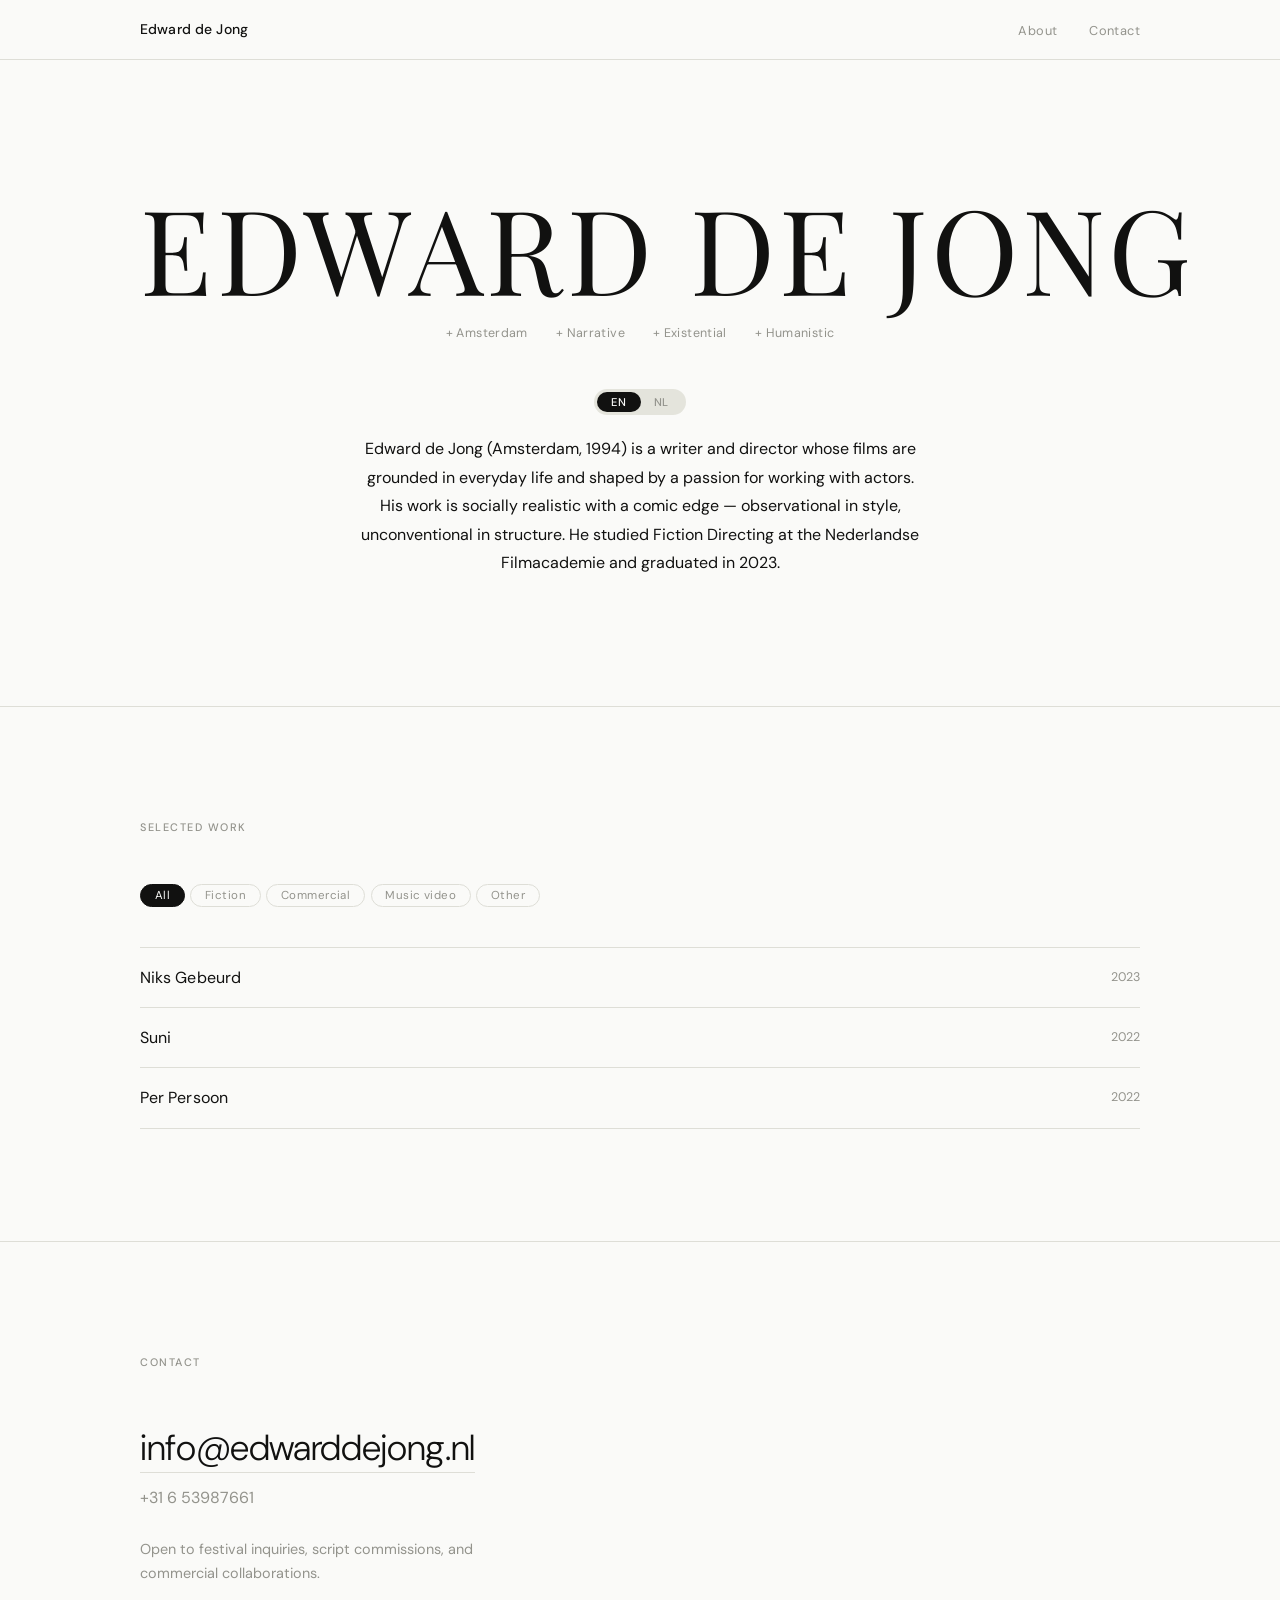
==== index.html @ bb947317 "Hero: Playfair Display, full-width name, centered layout, + tags - Playfair Display serif for the he" ====
<!DOCTYPE html>
<html lang="en">
<head>
  <meta charset="UTF-8">
  <meta name="viewport" content="width=device-width, initial-scale=1.0">
  <title>Edward de Jong — Writer &amp; Director</title>
  <meta name="description" content="Edward de Jong is a Dutch writer and director based in Amsterdam, known for socially realistic films with a comic edge.">

  <!-- Open Graph -->
  <meta property="og:title"       content="Edward de Jong — Writer &amp; Director">
  <meta property="og:description" content="Dutch writer and director based in Amsterdam.">
  <meta property="og:image"       content="[OG image URL — add later]">
  <meta property="og:type"        content="website">
  <meta property="og:url"         content="https://edwarddejong.nl">

  <!-- Fonts: DM Sans (body) + Playfair Display (hero name) -->
  <link rel="preconnect" href="https://fonts.googleapis.com">
  <link rel="preconnect" href="https://fonts.gstatic.com" crossorigin>
  <link href="https://fonts.googleapis.com/css2?family=Playfair+Display:wght@400&family=DM+Sans:opsz,wght@9..40,300;9..40,400;9..40,500&display=swap" rel="stylesheet">

  <link rel="stylesheet" href="css/style.css">
</head>
<body id="top">

  <!-- ── Navigation ─────────────────────────────────────── -->
  <nav>
    <div class="nav-inner">
      <a href="#top" class="nav-name">Edward de Jong</a>
      <ul class="nav-links">
        <li><a href="about.html">About</a></li>
        <li><a href="#contact">Contact</a></li>
      </ul>
    </div>
  </nav>

  <!-- ── Intro ──────────────────────────────────────────── -->
  <section id="intro">
    <div class="container">
      <h1 class="intro-title" data-animate="1">Edward de Jong</h1>
      <p class="intro-sub" data-animate="2">
        <span>+ Amsterdam</span>
        <span>+ Narrative</span>
        <span>+ Existential</span>
        <span>+ Humanistic</span>
      </p>

      <div data-animate="3">
        <!-- Language toggle -->
        <div class="lang-toggle" id="langToggle" role="group" aria-label="Language">
          <div class="lang-pill" id="langPill" aria-hidden="true"></div>
          <button class="lang-btn active" data-lang="en">EN</button>
          <button class="lang-btn"        data-lang="nl">NL</button>
        </div>

        <!-- Bio — crossfades between languages -->
        <div class="bio-wrap">
          <p class="bio-text" id="bio-en">
            Edward de Jong (Amsterdam, 1994) is a writer and director whose films are grounded in everyday life and shaped by a passion for working with actors. His work is socially realistic with a comic edge — observational in style, unconventional in structure. He studied Fiction Directing at the Nederlandse Filmacademie and graduated in 2023.
          </p>
          <p class="bio-text" id="bio-nl" hidden>
            De films van Edward de Jong (Amsterdam, 1994) tonen zijn toewijding aan het authentiek weergeven van het alledaagse leven, evenals zijn passie voor werken met acteurs. Zijn films zijn sociaal realistisch met een komische inslag, hebben een observerende stijl en een onconventionele verhaalstructuur. Hij studeerde Regie Fictie aan de Nederlandse Filmacademie en studeerde af in 2023.
          </p>
        </div>
      </div>
    </div>
  </section>

  <!-- ── Work ───────────────────────────────────────────── -->
  <section id="work">
    <div class="container">
      <p class="section-label" data-animate="1">Selected work</p>

      <!-- Filter pills -->
      <div class="filter-pills" id="filterPills" role="group" aria-label="Filter by category">
        <button class="pill active" data-filter="all">All</button>
        <button class="pill" data-filter="fiction">Fiction</button>
        <button class="pill" data-filter="commercial">Commercial</button>
        <button class="pill" data-filter="music-video">Music video</button>
        <button class="pill" data-filter="other">Other</button>
      </div>

      <!-- Project rows rendered by main.js -->
      <div class="project-list" id="projectList" role="list"></div>
    </div>
  </section>

  <!-- ── Contact ────────────────────────────────────────── -->
  <section id="contact">
    <div class="container">
      <p class="section-label">Contact</p>
      <p class="contact-email" id="contact-email">
        <a href="mailto:info@edwarddejong.nl">info@edwarddejong.nl</a>
      </p>
      <p class="contact-phone" id="contact-phone">+31 6 53987661</p>
      <p class="contact-note" id="contact-note">Open to festival inquiries, script commissions, and commercial collaborations.</p>
    </div>
  </section>

  <!-- Still preview — desktop hover reveal -->
  <div class="still-preview" id="stillPreview" aria-hidden="true">
    <div class="still-ph" id="stillLabel"></div>
  </div>

  <script src="js/data.js"></script>
  <script src="js/main.js"></script>

  <!-- Netlify Identity Widget — handles invite/password-reset links that
       land on the homepage with a #invite_token or #recovery_token hash -->
  <script src="https://identity.netlify.com/v1/netlify-identity-widget.js"></script>
  <script>
    if (window.netlifyIdentity) {
      window.netlifyIdentity.on('init', function(user) {
        if (!user) {
          window.netlifyIdentity.on('login', function() {
            document.location.href = '/admin/';
          });
        }
      });
    }
  </script>
</body>
</html>
---- css/style.css ----
/*
 * Edward de Jong — Personal Website
 * Style: Restrained, typographic, minimal
 * ----------------------------------------
 * Table of contents:
 *   1. Reset & base
 *   2. Variables
 *   3. Navigation
 *   4. Sections & layout
 *   5. Intro
 *   6. EN/NL toggle
 *   7. Work / project list
 *   8. Still preview (hover)
 *   9. About
 *  10. Contact
 *  11. Page load animation
 *  12. Work page (project detail)
 *  13. Lightbox
 *  14. Responsive
 */

/* ── 1. Reset & base ───────────────────────────────────── */

*, *::before, *::after {
  box-sizing: border-box;
  margin: 0;
  padding: 0;
}

html {
  scroll-behavior: smooth;
  font-size: 16px;
}

body {
  background: var(--bg);
  color: var(--text);
  font-family: var(--font);
  font-size: 1rem;
  line-height: 1.6;
  -webkit-font-smoothing: antialiased;
  -moz-osx-font-smoothing: grayscale;
}

a { color: inherit; text-decoration: none; }
img { display: block; max-width: 100%; }
button { font-family: var(--font); }

/* ── 2. Variables ─────────────────────────────────────── */

:root {
  --bg:        #fafaf8;
  --text:      #111110;
  --muted:     #93938c;
  --subtle:    #c4c4bc;
  --border:    #deded7;
  --ph-bg:     #e4e4dc;
  --ph-text:   #9a9a92;

  --font: 'DM Sans', system-ui, -apple-system, sans-serif;

  --max-w:   1080px;
  --pad:     2.5rem;
  --nav-h:   3.75rem;
}

/* ── 3. Navigation ────────────────────────────────────── */

nav {
  position: sticky;
  top: 0;
  z-index: 100;
  background: var(--bg);
  height: var(--nav-h);
  border-bottom: 1px solid var(--border);
}

.nav-inner {
  max-width: var(--max-w);
  margin: 0 auto;
  padding: 0 var(--pad);
  height: 100%;
  display: flex;
  align-items: center;
  justify-content: space-between;
}

.nav-name {
  font-size: 0.875rem;
  font-weight: 500;
  letter-spacing: 0.01em;
  color: var(--text);
}
.nav-name:hover { opacity: 0.6; }

/* "back the way you came" — shown on all pages except homepage */
@keyframes nav-back-flash {
  0%, 100% { color: #e8001d; }
  50%       { color: #ffffff; }
}

.nav-back {
  font-size: 0.875rem;
  font-weight: 500;
  letter-spacing: 0.01em;
  color: var(--text);
  display: inline-block; /* required for transform */
  transition: transform 0.22s cubic-bezier(0.34, 1.56, 0.64, 1);
}

.nav-back:hover {
  transform: scale(1.05);
  animation: nav-back-flash 0.35s ease-in-out infinite;
}

.nav-links {
  list-style: none;
  display: flex;
  gap: 2rem;
}

.nav-links a {
  font-size: 0.8rem;
  font-weight: 400;
  color: var(--muted);
  letter-spacing: 0.03em;
  transition: color 0.15s;
}
.nav-links a:hover { color: var(--text); }

/* ── 4. Sections & layout ─────────────────────────────── */

.container {
  max-width: var(--max-w);
  margin: 0 auto;
  padding: 0 var(--pad);
}

section {
  padding: 7rem 0;
  border-top: 1px solid var(--border);
}

#intro { border-top: none; padding-top: 8rem; padding-bottom: 8rem; }

.section-label {
  font-size: 0.68rem;
  font-weight: 500;
  letter-spacing: 0.14em;
  text-transform: uppercase;
  color: var(--muted);
  margin-bottom: 3rem;
}

/* ── 5. Intro ─────────────────────────────────────────── */

#intro .container {
  text-align: center;
}

.intro-title {
  font-family: 'Playfair Display', Georgia, serif;
  font-size: clamp(3rem, 10vw, 8rem); /* JS overrides on desktop */
  font-weight: 400;
  letter-spacing: 0.04em;
  line-height: 1;
  text-transform: uppercase;
  white-space: nowrap;
  margin-bottom: 1.1rem;
  color: var(--text);
}

.intro-sub {
  display: flex;
  gap: 1.75rem;
  flex-wrap: wrap;
  justify-content: center;
  font-size: 0.78rem;
  font-weight: 400;
  color: var(--muted);
  letter-spacing: 0.03em;
  margin-bottom: 2.75rem;
}

/* ── 6. EN/NL toggle ──────────────────────────────────── */

.lang-toggle {
  display: inline-flex;
  align-items: center;
  position: relative;
  background: var(--ph-bg);
  border-radius: 999px;
  padding: 3px;
  margin-bottom: 1.25rem;
  gap: 0;
}

.lang-pill {
  position: absolute;
  top: 3px;
  left: 3px;
  height: calc(100% - 6px);
  background: var(--text);
  border-radius: 999px;
  transition: transform 0.28s cubic-bezier(0.4, 0, 0.2, 1),
              width 0.28s cubic-bezier(0.4, 0, 0.2, 1);
  pointer-events: none;
}

.lang-btn {
  position: relative;
  z-index: 1;
  background: none;
  border: none;
  padding: 0.28rem 0.85rem;
  font-size: 0.7rem;
  font-weight: 500;
  letter-spacing: 0.08em;
  cursor: pointer;
  color: var(--muted);
  border-radius: 999px;
  transition: color 0.28s;
  line-height: 1;
}
.lang-btn.active { color: var(--bg); }

/* ── Bio ──────────────────────────────────────────────── */

.bio-wrap {
  max-width: 560px;
  margin: 0 auto;
  text-align: center;
}

.bio-text {
  font-size: 1rem;
  font-weight: 400;
  line-height: 1.78;
  color: var(--text);
  transition: opacity 0.3s ease;
}

/* ── 7. Work / project list ───────────────────────────── */

.filter-pills {
  display: flex;
  gap: 0.35rem;
  flex-wrap: wrap;
  margin-bottom: 2.5rem;
}

.pill {
  background: none;
  border: 1px solid var(--border);
  border-radius: 999px;
  padding: 0.3rem 0.85rem;
  font-size: 0.72rem;
  font-weight: 400;
  letter-spacing: 0.04em;
  cursor: pointer;
  color: var(--muted);
  transition: color 0.15s, border-color 0.15s, background 0.15s;
  line-height: 1;
}
.pill:hover {
  color: var(--text);
  border-color: var(--text);
}
.pill.active {
  background: var(--text);
  border-color: var(--text);
  color: var(--bg);
}

/* ── Project list ─────────────────────────────────────── */

.project-list {
  border-top: 0.5px solid var(--border);
}

.project-row {
  display: flex;
  align-items: center;
  justify-content: space-between;
  padding: 1.05rem 0;
  border-bottom: 0.5px solid var(--border);
  cursor: pointer;
  text-decoration: none;
  color: var(--text);
  transition: opacity 0.25s ease;
  user-select: none;
}

.project-row.fading-out {
  opacity: 0;
  pointer-events: none;
}

.project-row.hidden {
  display: none;
}

.project-left {
  display: flex;
  align-items: center;
  gap: 0.75rem;
  flex: 1;
  min-width: 0;
}

/* Small thumbnail: only shows on touch/mobile */
.project-thumb {
  display: none;
  width: 46px;
  height: 30px;
  flex-shrink: 0;
  background: var(--ph-bg);
  border-radius: 2px;
}

.project-title {
  font-size: 1rem;
  font-weight: 400;
  letter-spacing: 0.005em;
  white-space: nowrap;
  overflow: hidden;
  text-overflow: ellipsis;
  transition: transform 0.22s ease;
}

.project-row:hover .project-title {
  transform: translateX(7px);
}

.project-year {
  font-size: 0.78rem;
  color: var(--muted);
  flex-shrink: 0;
  margin-left: 1.5rem;
}

/* ── 8. Still preview (hover) ─────────────────────────── */

.still-preview {
  position: fixed;
  width: 290px;
  aspect-ratio: 16 / 10;
  pointer-events: none;
  z-index: 300;
  opacity: 0;
  transition: opacity 0.2s ease;
  border-radius: 2px;
  overflow: hidden;
  box-shadow: 0 4px 24px rgba(0, 0, 0, 0.08);
}

.still-preview.visible {
  opacity: 1;
}

.still-ph {
  width: 100%;
  height: 100%;
  background: var(--ph-bg);
  display: flex;
  align-items: center;
  justify-content: center;
  font-size: 0.6rem;
  letter-spacing: 0.1em;
  color: var(--ph-text);
  text-transform: uppercase;
  font-family: var(--font);
}

/* ── 9. About ─────────────────────────────────────────── */

.about-grid {
  display: grid;
  grid-template-columns: 240px 1fr;
  gap: 5rem;
  align-items: start;
}

.portrait-ph {
  aspect-ratio: 3 / 4;
  background: var(--ph-bg);
  border-radius: 2px;
  display: flex;
  align-items: flex-end;
  padding: 0.85rem;
}

.portrait-ph span {
  font-size: 0.6rem;
  letter-spacing: 0.1em;
  text-transform: uppercase;
  color: var(--ph-text);
}

/* Portrait: real photo (set by CMS) */
.portrait-live {
  aspect-ratio: 3 / 4;
  border-radius: 2px;
  overflow: hidden;
}

.portrait-live img {
  width: 100%;
  height: 100%;
  object-fit: cover;
  display: block;
}

.about-bio {
  font-size: 0.95rem;
  line-height: 1.8;
  color: var(--text);
  margin-bottom: 3rem;
}

/* ── CV tabs ──────────────────────────────────────────── */

.cv-tabs {
  display: flex;
  border-bottom: 1px solid var(--border);
  margin-bottom: 0;
  gap: 0;
}

.cv-tab {
  background: none;
  border: none;
  padding: 0.55rem 0;
  margin-right: 2rem;
  font-size: 0.78rem;
  font-weight: 400;
  letter-spacing: 0.04em;
  cursor: pointer;
  color: var(--muted);
  border-bottom: 1.5px solid transparent;
  margin-bottom: -1px;
  transition: color 0.15s, border-color 0.15s;
}
.cv-tab.active {
  color: var(--text);
  border-bottom-color: var(--text);
}

.cv-panel {
  display: none;
}
.cv-panel.active {
  display: block;
}

.cv-item {
  display: flex;
  align-items: baseline;
  gap: 1rem;
  padding: 0.6rem 0;
  border-bottom: 0.5px solid var(--border);
  font-size: 0.88rem;
}

.cv-year {
  color: var(--muted);
  flex-shrink: 0;
  width: 3.5rem;
  font-variant-numeric: tabular-nums;
}

.cv-title {
  flex: 1;
}

.cv-role {
  font-size: 0.75rem;
  color: var(--muted);
  flex-shrink: 0;
  text-align: right;
}

/* ── 10. Contact ──────────────────────────────────────── */

#contact {
  padding-bottom: 10rem;
}

.contact-email {
  font-size: clamp(1.4rem, 3.5vw, 2.25rem);
  font-weight: 300;
  letter-spacing: -0.01em;
  margin-bottom: 0.5rem;
}

.contact-email a {
  color: var(--text);
  border-bottom: 1px solid var(--border);
  transition: border-color 0.15s;
  padding-bottom: 1px;
}
.contact-email a:hover {
  border-color: var(--text);
}

.contact-phone {
  font-size: 1rem;
  color: var(--muted);
  margin-bottom: 1.75rem;
}

.contact-note {
  font-size: 0.9rem;
  color: var(--muted);
  max-width: 400px;
  line-height: 1.65;
}

/* ── 11. Page load animation ──────────────────────────── */

@keyframes fadeUp {
  from {
    opacity: 0;
    transform: translateY(10px);
  }
  to {
    opacity: 1;
    transform: translateY(0);
  }
}

[data-animate] {
  opacity: 0;
  animation: fadeUp 0.5s ease forwards;
}

[data-animate="1"] { animation-delay: 0.05s; }
[data-animate="2"] { animation-delay: 0.18s; }
[data-animate="3"] { animation-delay: 0.3s; }
[data-animate="4"] { animation-delay: 0.42s; }

/* Nav: current-page link */
.nav-current {
  color: var(--text) !important;
}

/* ── 12. Work page ────────────────────────────────────── */

/* About page — same outer spacing as work page */
.about-page {
  padding-top: calc(var(--nav-h) + 5rem);
  padding-bottom: 8rem;
}

.work-page {
  max-width: var(--max-w);
  margin: 0 auto;
  padding: 0 var(--pad);
  padding-top: calc(var(--nav-h) + 3.5rem);
  padding-bottom: 8rem;
  animation: fadeUp 0.4s ease forwards;
}

.work-back {
  display: inline-flex;
  align-items: center;
  gap: 0.4rem;
  font-size: 0.78rem;
  font-weight: 400;
  letter-spacing: 0.04em;
  color: var(--muted);
  transition: color 0.15s;
  margin-bottom: 3.5rem;
}
.work-back:hover { color: var(--text); }
.work-back-arrow {
  font-size: 0.95rem;
  line-height: 1;
}

.work-title {
  font-size: clamp(2rem, 5vw, 3.75rem);
  font-weight: 300;
  letter-spacing: -0.02em;
  line-height: 1.08;
  margin-bottom: 1.25rem;
}

.work-meta {
  font-size: 0.8rem;
  color: var(--muted);
  letter-spacing: 0.04em;
  margin-bottom: 3.5rem;
  display: flex;
  flex-wrap: wrap;
  gap: 0 0.5rem;
}

.work-meta-sep {
  color: var(--subtle);
}

/* Key still */
.work-key-still {
  width: 100%;
  aspect-ratio: 16 / 9;
  background: var(--ph-bg);
  border-radius: 2px;
  display: flex;
  align-items: center;
  justify-content: center;
  margin-bottom: 3.5rem;
  font-size: 0.65rem;
  letter-spacing: 0.1em;
  text-transform: uppercase;
  color: var(--ph-text);
}

/* Logline + synopsis */
.work-logline {
  font-size: 1.15rem;
  font-weight: 300;
  line-height: 1.6;
  font-style: italic;
  color: var(--text);
  max-width: 640px;
  margin-bottom: 1.5rem;
}

.work-synopsis {
  font-size: 0.95rem;
  line-height: 1.8;
  color: var(--text);
  max-width: 640px;
  margin-bottom: 4rem;
}

/* Trailer embed */
.work-section-label {
  font-size: 0.65rem;
  font-weight: 500;
  letter-spacing: 0.14em;
  text-transform: uppercase;
  color: var(--muted);
  margin-bottom: 1rem;
}

.work-trailer {
  width: 100%;
  aspect-ratio: 16 / 9;
  background: var(--ph-bg);
  border-radius: 2px;
  display: flex;
  align-items: center;
  justify-content: center;
  font-size: 0.65rem;
  letter-spacing: 0.1em;
  text-transform: uppercase;
  color: var(--ph-text);
  margin-bottom: 4rem;
  overflow: hidden;
}

.work-trailer iframe {
  width: 100%;
  height: 100%;
  border: none;
}

/* Stills gallery */
.work-gallery {
  display: grid;
  grid-template-columns: repeat(4, 1fr);
  gap: 0.5rem;
  margin-bottom: 4rem;
}

.work-still-item {
  aspect-ratio: 16 / 9;
  background: var(--ph-bg);
  border-radius: 2px;
  cursor: pointer;
  display: flex;
  align-items: center;
  justify-content: center;
  font-size: 0.6rem;
  letter-spacing: 0.08em;
  text-transform: uppercase;
  color: var(--ph-text);
  transition: opacity 0.15s;
  overflow: hidden;
}
.work-still-item:hover { opacity: 0.75; }

.work-still-item img {
  width: 100%;
  height: 100%;
  object-fit: cover;
}

/* Figure wrapper for CMS gallery items (holds still + optional caption) */
.work-still-figure {
  display: flex;
  flex-direction: column;
}

.work-still-caption {
  font-size: 0.65rem;
  letter-spacing: 0.03em;
  color: var(--muted);
  text-align: center;
  margin-top: 0.35rem;
  line-height: 1.4;
}

/* Festivals */
.work-festivals {
  margin-bottom: 4rem;
}

.festival-list {
  font-size: 0.9rem;
  line-height: 1.75;
  color: var(--muted);
}

/* Credits */
.work-credits {
  margin-bottom: 4rem;
}

.credit-row {
  display: flex;
  gap: 1.5rem;
  padding: 0.55rem 0;
  border-bottom: 0.5px solid var(--border);
  font-size: 0.88rem;
}

.credit-role {
  color: var(--muted);
  flex: 0 0 160px;
  font-size: 0.8rem;
}

.credit-name {
  color: var(--text);
  flex: 1;
}

/* Watch link */
.work-watch {
  display: inline-block;
  border: 1px solid var(--text);
  padding: 0.65rem 1.4rem;
  font-size: 0.8rem;
  font-weight: 500;
  letter-spacing: 0.06em;
  color: var(--text);
  border-radius: 2px;
  transition: background 0.15s, color 0.15s;
}
.work-watch:hover {
  background: var(--text);
  color: var(--bg);
}

/* ── 13. Lightbox ─────────────────────────────────────── */

.lightbox {
  position: fixed;
  inset: 0;
  background: rgba(17, 17, 16, 0.92);
  z-index: 500;
  display: none;
  align-items: center;
  justify-content: center;
  cursor: pointer;
}

.lightbox.open {
  display: flex;
}

.lightbox-img {
  max-width: 88vw;
  max-height: 88vh;
  object-fit: contain;
  border-radius: 2px;
}

.lightbox-ph {
  width: 80vw;
  max-width: 900px;
  aspect-ratio: 16 / 9;
  background: var(--ph-bg);
  border-radius: 2px;
  display: flex;
  align-items: center;
  justify-content: center;
  font-size: 0.65rem;
  letter-spacing: 0.1em;
  text-transform: uppercase;
  color: var(--ph-text);
}

/* Caption inside lightbox */
.lightbox-caption {
  color: rgba(255, 255, 255, 0.5);
  font-size: 0.78rem;
  letter-spacing: 0.02em;
  text-align: center;
  margin-top: 0.85rem;
  pointer-events: none;
  max-width: 560px;
  line-height: 1.5;
}

.lightbox-close {
  position: absolute;
  top: 1.5rem;
  right: 1.75rem;
  background: none;
  border: none;
  color: rgba(255,255,255,0.5);
  font-size: 1.4rem;
  cursor: pointer;
  line-height: 1;
  transition: color 0.15s;
}
.lightbox-close:hover { color: rgba(255,255,255,0.9); }

/* ── 14. Responsive ───────────────────────────────────── */

@media (max-width: 1024px) {
  :root {
    --pad: 2rem;
  }
}

@media (max-width: 768px) {
  :root {
    --pad: 1.25rem;
  }

  section {
    padding: 4.5rem 0;
  }

  #intro {
    padding-top: 4.5rem;
    padding-bottom: 4.5rem;
  }

  /* Let the name wrap naturally on mobile — JS fit is desktop only */
  .intro-title {
    white-space: normal !important;
    font-size: clamp(2.5rem, 13vw, 4rem) !important;
  }

  /* Nav */
  .nav-links {
    gap: 1.25rem;
  }
  .nav-links a {
    font-size: 0.75rem;
  }

  /* Filter pills: horizontal scroll */
  .filter-pills {
    flex-wrap: nowrap;
    overflow-x: auto;
    padding-bottom: 0.25rem;
    -webkit-overflow-scrolling: touch;
    scrollbar-width: none;
    margin-left: calc(-1 * var(--pad));
    margin-right: calc(-1 * var(--pad));
    padding-left: var(--pad);
    padding-right: var(--pad);
  }
  .filter-pills::-webkit-scrollbar { display: none; }

  /* Show thumbnails, disable hover preview */
  .project-thumb { display: block; }
  .still-preview { display: none !important; }

  /* No title shift on mobile (touch) */
  .project-row:hover .project-title {
    transform: none;
  }

  /* About: stack vertically */
  .about-grid {
    grid-template-columns: 1fr;
    gap: 2.5rem;
  }

  .portrait-ph,
  .portrait-live {
    aspect-ratio: 4 / 3;
    max-width: 260px;
  }

  /* Work page gallery: 2 columns */
  .work-gallery {
    grid-template-columns: repeat(2, 1fr);
  }

  /* Credits: stack role/name */
  .credit-role {
    flex: 0 0 120px;
  }
}

@media (max-width: 480px) {
  .intro-title {
    font-size: 2rem;
  }

  .contact-email {
    font-size: 1.25rem;
  }

  .work-title {
    font-size: 1.75rem;
  }

  .work-gallery {
    grid-template-columns: repeat(2, 1fr);
    gap: 0.35rem;
  }

  .credit-row {
    flex-direction: column;
    gap: 0.15rem;
  }
  .credit-role {
    flex: none;
  }
}
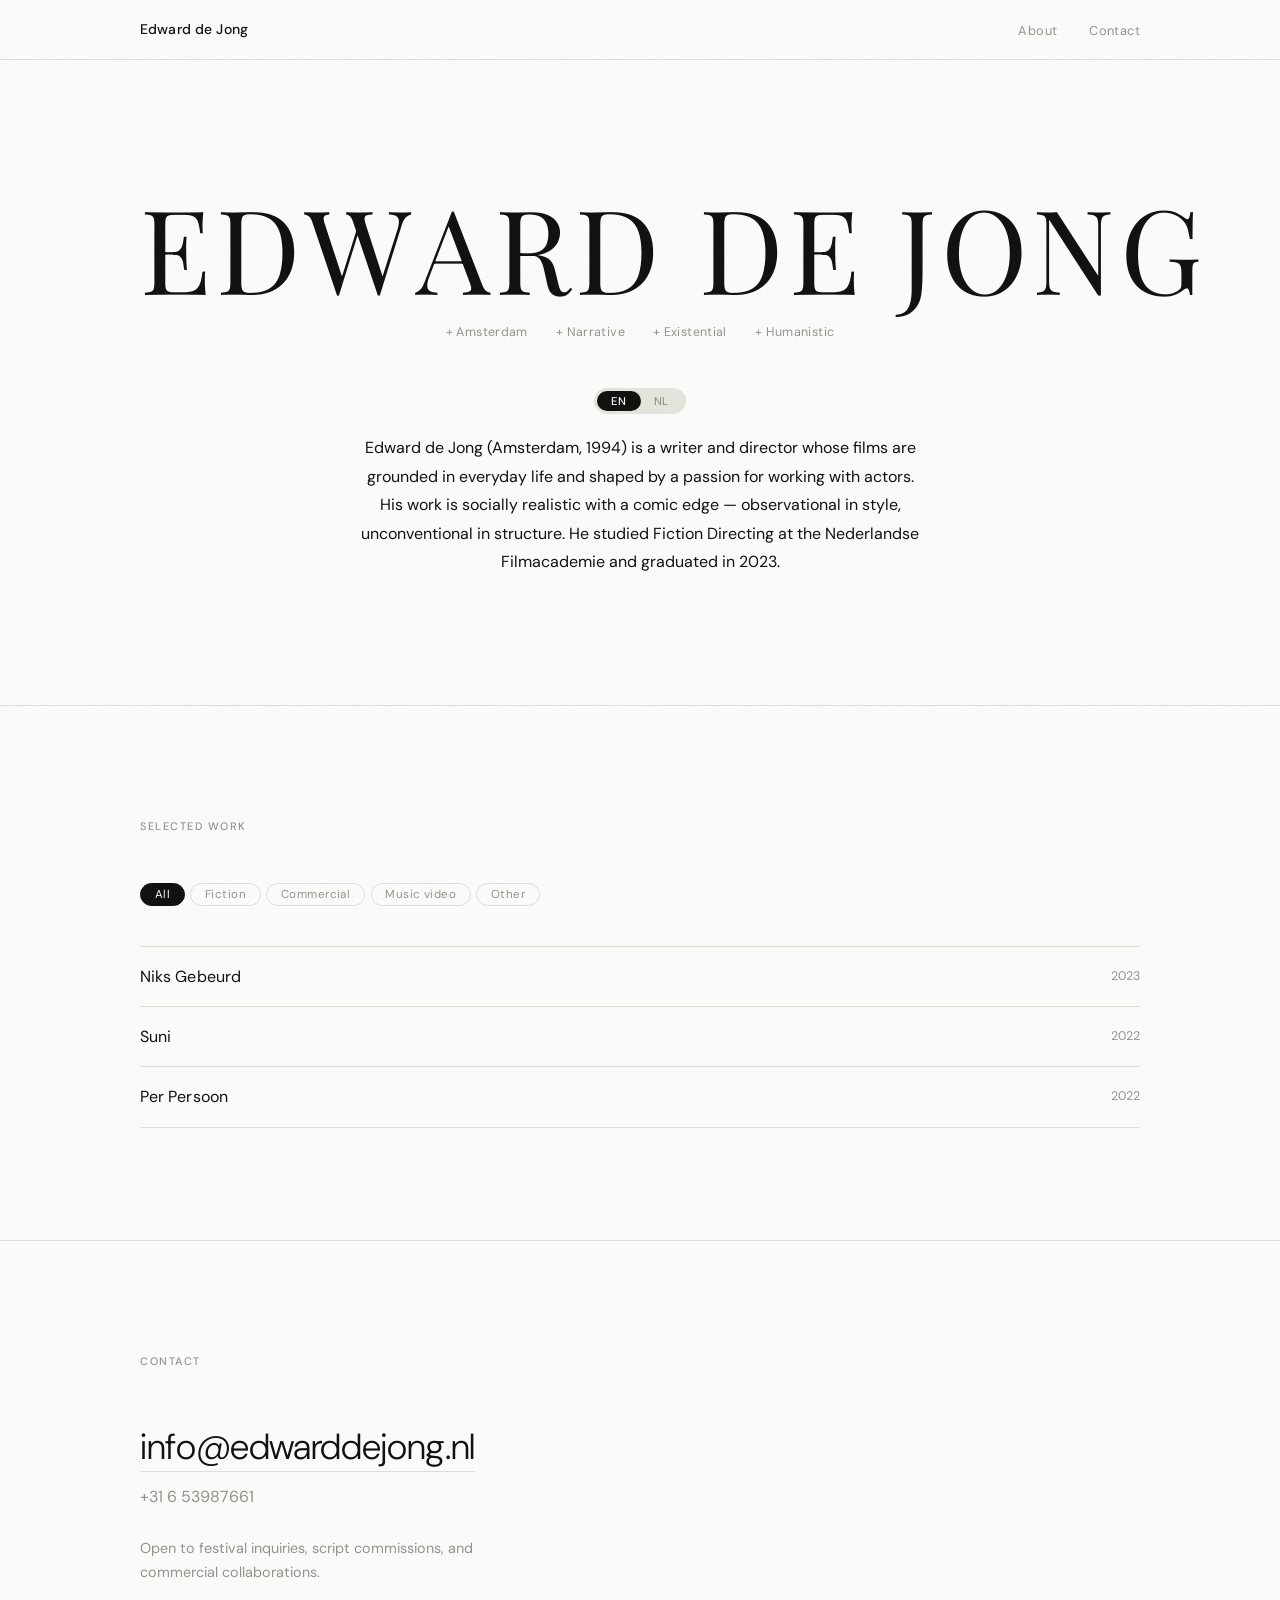
==== commit 00280bd6: "Add film grain, cursor trail, and page transitions (effects.js)" ====
--- a/index.html
+++ b/index.html
@@ -103,6 +103,7 @@
 
   <script src="js/data.js"></script>
   <script src="js/main.js"></script>
+  <script src="js/effects.js"></script>
 
   <!-- Netlify Identity Widget — handles invite/password-reset links that
        land on the homepage with a #invite_token or #recovery_token hash -->
--- a/css/style.css
+++ b/css/style.css
@@ -224,6 +224,12 @@
 }
 .lang-btn.active { color: var(--bg); }
 
+/* Individual letters — needed for transform in the repel effect */
+.intro-title .letter {
+  display: inline-block;
+  will-change: transform;
+}
+
 /* ── Bio ──────────────────────────────────────────────── */
 
 .bio-wrap {
@@ -938,3 +944,34 @@
     flex: none;
   }
 }
+
+/* ── 15. Effects (grain, cursor ring, page transitions) ─── */
+
+.cursor-ring {
+  position: fixed;
+  top: 0;
+  left: 0;
+  width: 20px;
+  height: 20px;
+  border: 1.5px solid currentColor;
+  border-radius: 50%;
+  pointer-events: none;
+  z-index: 9998;
+  opacity: 0.45;
+  transition: opacity 0.2s;
+  will-change: transform;
+}
+
+.page-overlay {
+  position: fixed;
+  inset: 0;
+  background: #111110;
+  z-index: 9999;
+  pointer-events: none;
+  opacity: 1;
+  transition: opacity 0.4s ease;
+}
+
+.page-overlay.faded {
+  opacity: 0;
+}
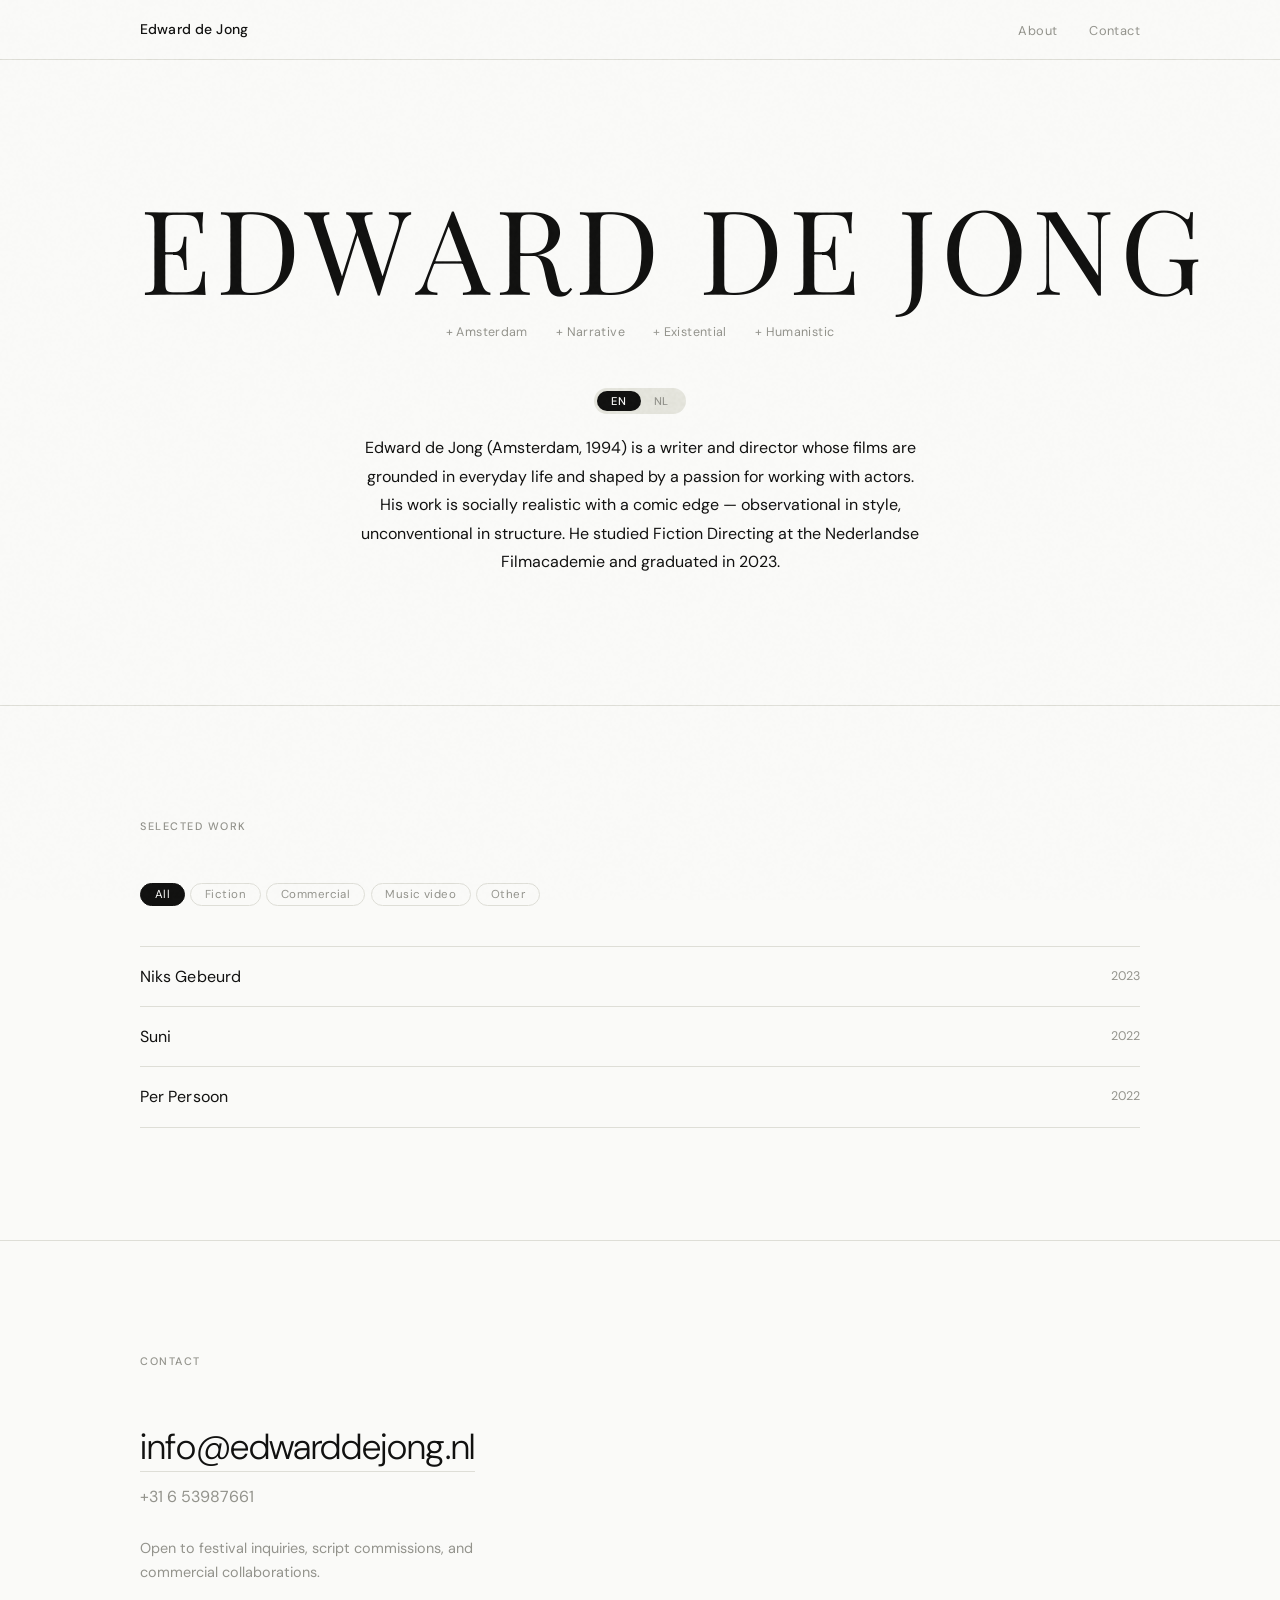
==== commit b45f2294: "Fix page transitions, boost grain opacity, remove cursor trail" ====
--- a/index.html
+++ b/index.html
@@ -21,6 +21,7 @@
   <link rel="stylesheet" href="css/style.css">
 </head>
 <body id="top">
+  <div id="pageOverlay" class="page-overlay"></div>
 
   <!-- ── Navigation ─────────────────────────────────────── -->
   <nav>
--- a/css/style.css
+++ b/css/style.css
@@ -947,21 +947,6 @@
 
 /* ── 15. Effects (grain, cursor ring, page transitions) ─── */
 
-.cursor-ring {
-  position: fixed;
-  top: 0;
-  left: 0;
-  width: 20px;
-  height: 20px;
-  border: 1.5px solid currentColor;
-  border-radius: 50%;
-  pointer-events: none;
-  z-index: 9998;
-  opacity: 0.45;
-  transition: opacity 0.2s;
-  will-change: transform;
-}
-
 .page-overlay {
   position: fixed;
   inset: 0;
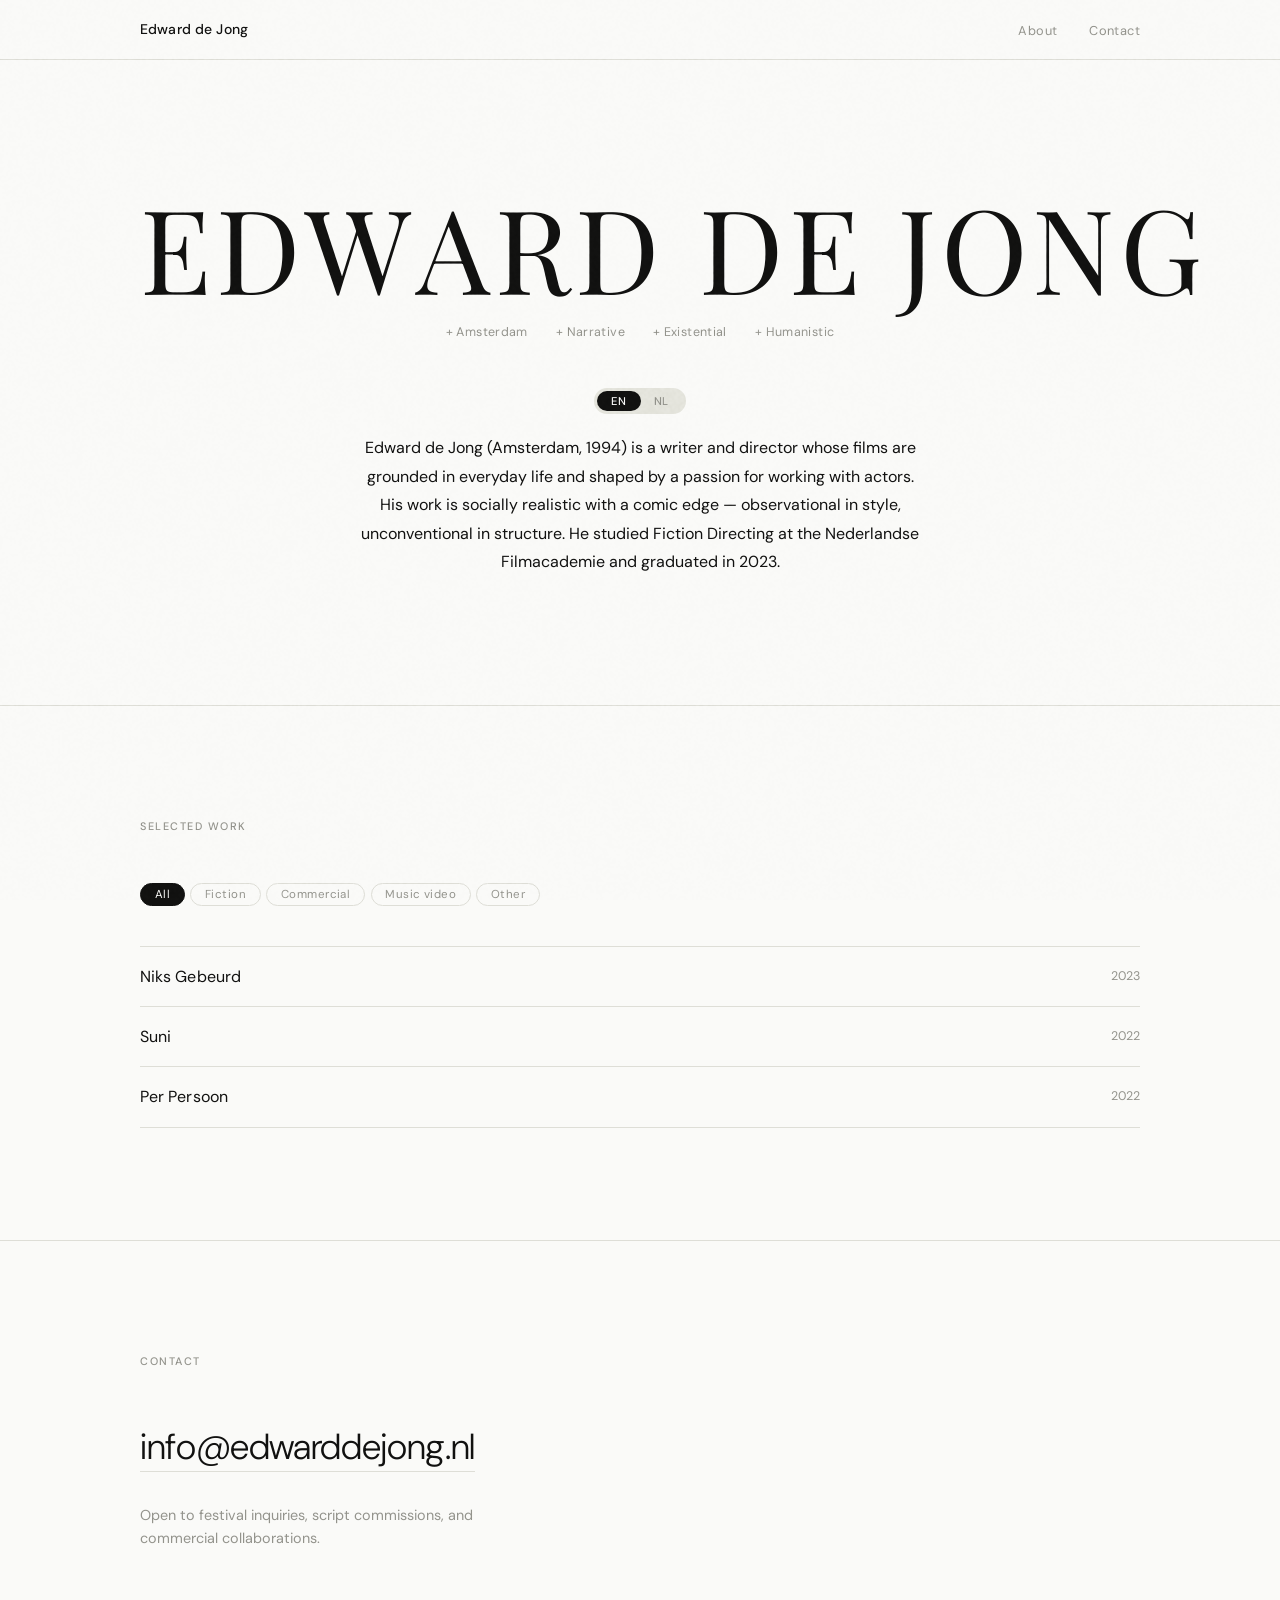
==== commit 7132d453: "Rename nav-back to 'home', remove phone number" ====
--- a/index.html
+++ b/index.html
@@ -92,7 +92,7 @@
       <p class="contact-email" id="contact-email">
         <a href="mailto:info@edwarddejong.nl">info@edwarddejong.nl</a>
       </p>
-      <p class="contact-phone" id="contact-phone">+31 6 53987661</p>
+      <p class="contact-phone" id="contact-phone"></p>
       <p class="contact-note" id="contact-note">Open to festival inquiries, script commissions, and commercial collaborations.</p>
     </div>
   </section>
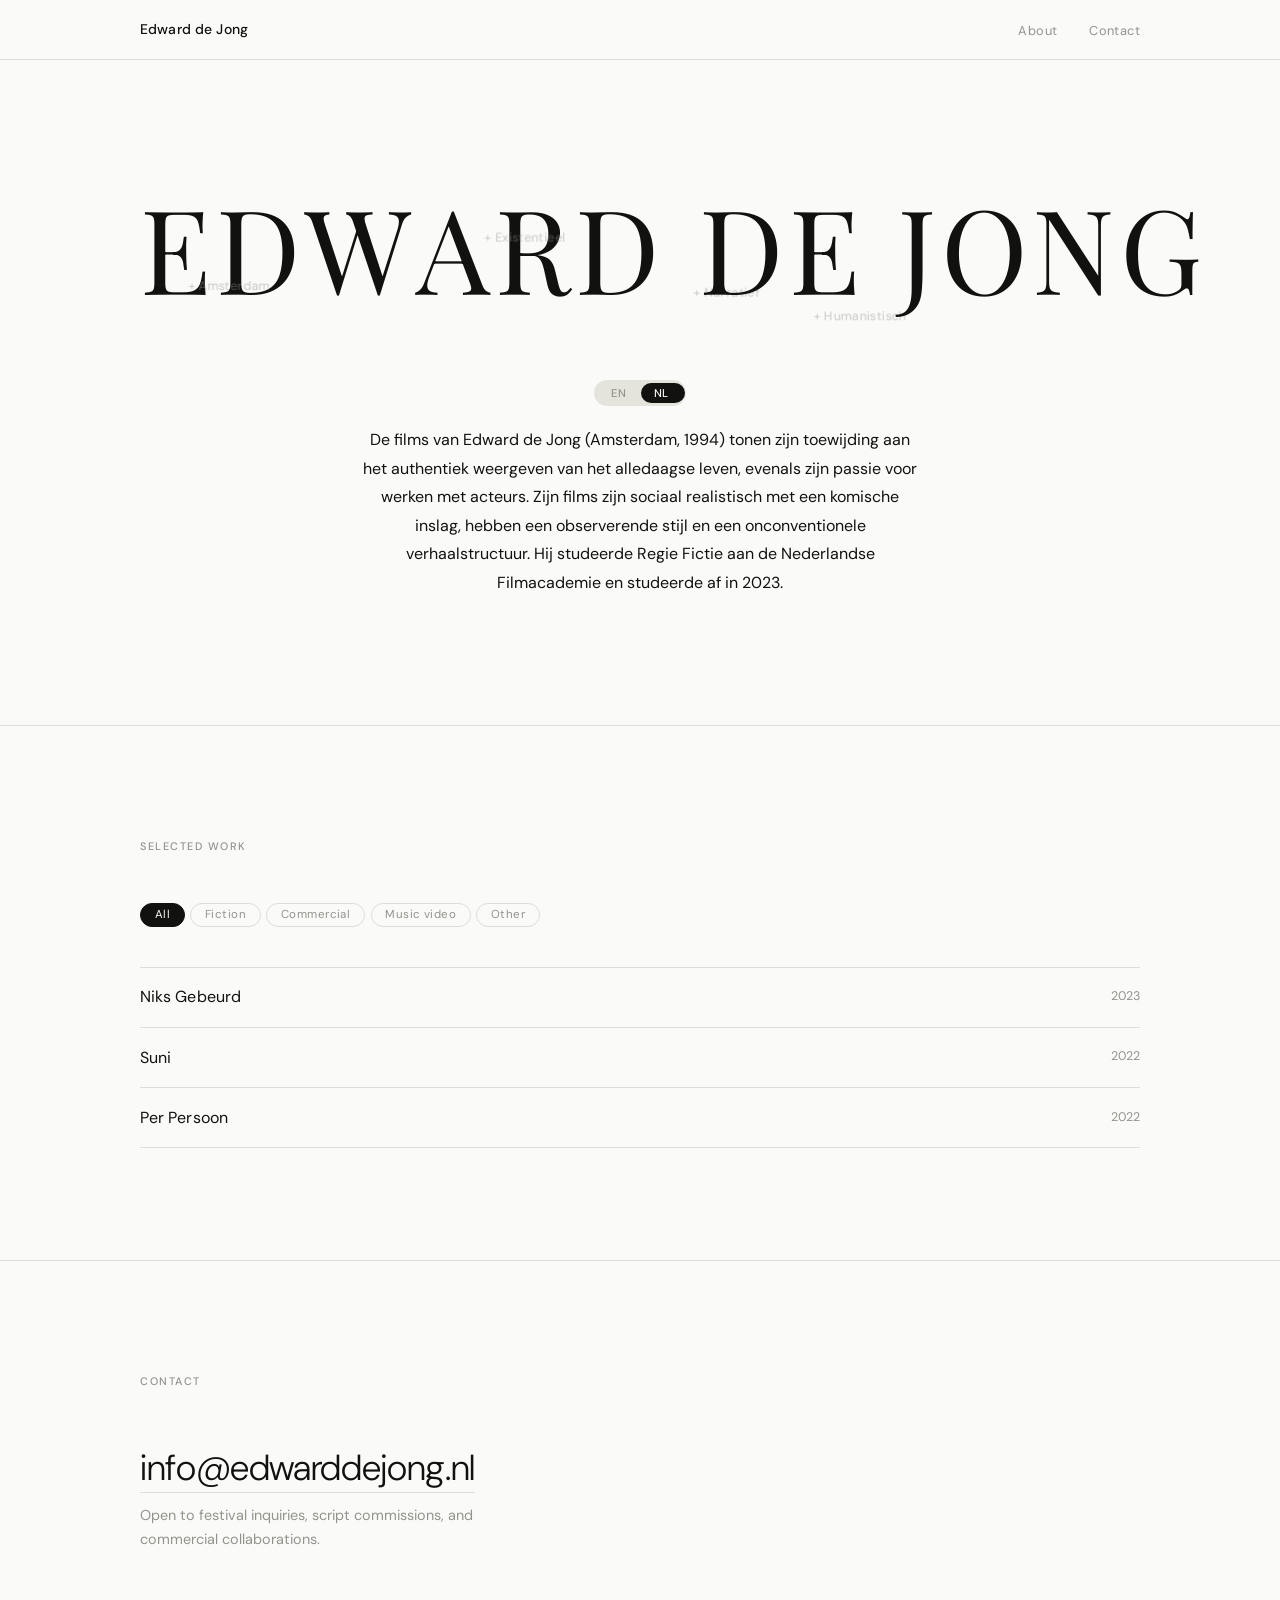
==== commit 42105999: "NL default lang, floating keywords, faster transitions, stronger grain, remove phone" ====
--- a/index.html
+++ b/index.html
@@ -39,26 +39,26 @@
     <div class="container">
       <h1 class="intro-title" data-animate="1">Edward de Jong</h1>
       <p class="intro-sub" data-animate="2">
-        <span>+ Amsterdam</span>
-        <span>+ Narrative</span>
-        <span>+ Existential</span>
-        <span>+ Humanistic</span>
+        <span data-en="+ Amsterdam"   data-nl="+ Amsterdam">+ Amsterdam</span>
+        <span data-en="+ Narrative"   data-nl="+ Narratief">+ Narratief</span>
+        <span data-en="+ Existential" data-nl="+ Existentieel">+ Existentieel</span>
+        <span data-en="+ Humanistic"  data-nl="+ Humanistisch">+ Humanistisch</span>
       </p>
 
       <div data-animate="3">
         <!-- Language toggle -->
         <div class="lang-toggle" id="langToggle" role="group" aria-label="Language">
           <div class="lang-pill" id="langPill" aria-hidden="true"></div>
-          <button class="lang-btn active" data-lang="en">EN</button>
-          <button class="lang-btn"        data-lang="nl">NL</button>
+          <button class="lang-btn"        data-lang="en">EN</button>
+          <button class="lang-btn active" data-lang="nl">NL</button>
         </div>
 
         <!-- Bio — crossfades between languages -->
         <div class="bio-wrap">
-          <p class="bio-text" id="bio-en">
+          <p class="bio-text" id="bio-en" hidden>
             Edward de Jong (Amsterdam, 1994) is a writer and director whose films are grounded in everyday life and shaped by a passion for working with actors. His work is socially realistic with a comic edge — observational in style, unconventional in structure. He studied Fiction Directing at the Nederlandse Filmacademie and graduated in 2023.
           </p>
-          <p class="bio-text" id="bio-nl" hidden>
+          <p class="bio-text" id="bio-nl">
             De films van Edward de Jong (Amsterdam, 1994) tonen zijn toewijding aan het authentiek weergeven van het alledaagse leven, evenals zijn passie voor werken met acteurs. Zijn films zijn sociaal realistisch met een komische inslag, hebben een observerende stijl en een onconventionele verhaalstructuur. Hij studeerde Regie Fictie aan de Nederlandse Filmacademie en studeerde af in 2023.
           </p>
         </div>
@@ -92,7 +92,7 @@
       <p class="contact-email" id="contact-email">
         <a href="mailto:info@edwarddejong.nl">info@edwarddejong.nl</a>
       </p>
-      <p class="contact-phone" id="contact-phone"></p>
+
       <p class="contact-note" id="contact-note">Open to festival inquiries, script commissions, and commercial collaborations.</p>
     </div>
   </section>
--- a/css/style.css
+++ b/css/style.css
@@ -156,6 +156,7 @@
 
 #intro .container {
   text-align: center;
+  position: relative;
 }
 
 .intro-title {
@@ -168,6 +169,8 @@
   white-space: nowrap;
   margin-bottom: 1.1rem;
   color: var(--text);
+  position: relative;
+  z-index: 2;
 }
 
 .intro-sub {
@@ -545,6 +548,13 @@
 [data-animate="3"] { animation-delay: 0.3s; }
 [data-animate="4"] { animation-delay: 0.42s; }
 
+/* Bio container sits above floating words */
+#intro [data-animate="3"] {
+  position: relative;
+  z-index: 5;
+  background: var(--bg);
+}
+
 /* Nav: current-page link */
 .nav-current {
   color: var(--text) !important;
@@ -954,7 +964,7 @@
   z-index: 9999;
   pointer-events: none;
   opacity: 1;
-  transition: opacity 0.4s ease;
+  transition: opacity 0.22s ease;
 }
 
 .page-overlay.faded {
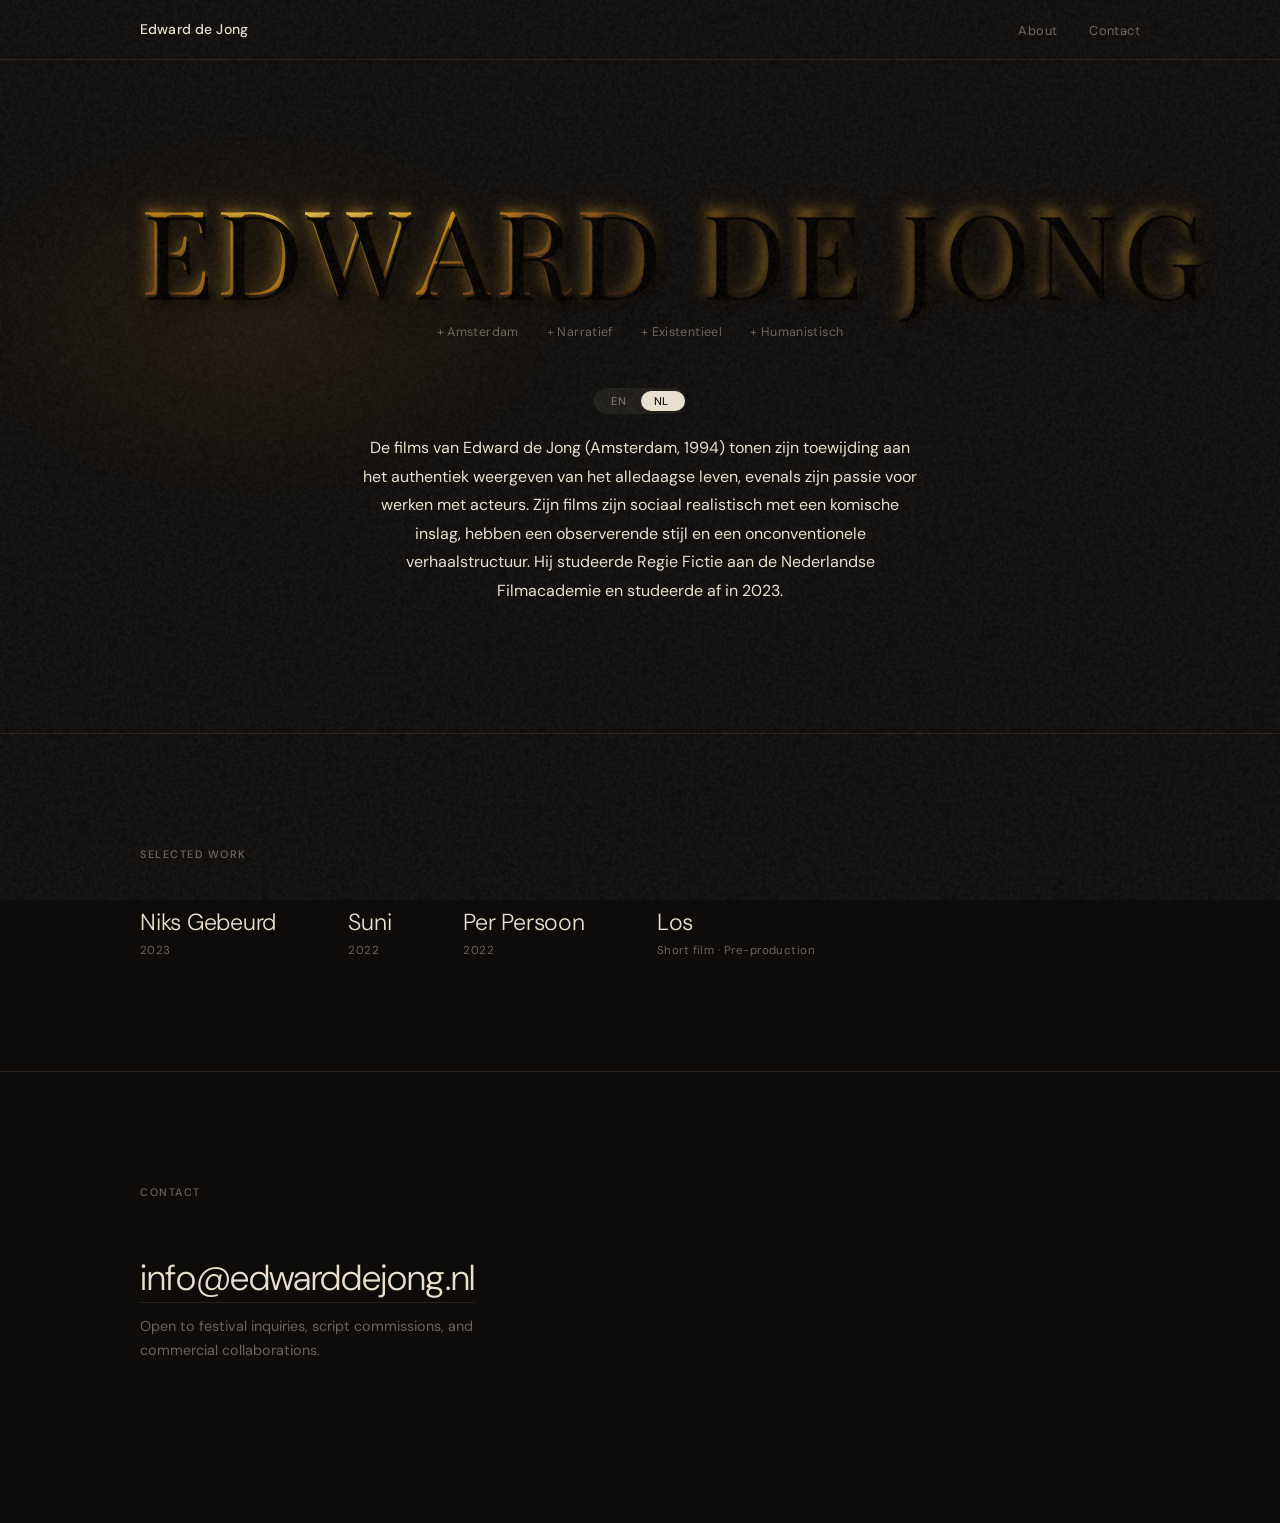
==== commit 20dcf20d: "Replace project list with horizontal film strip; static keywords - Work section: remove filter pills" ====
--- a/index.html
+++ b/index.html
@@ -71,17 +71,8 @@
     <div class="container">
       <p class="section-label" data-animate="1">Selected work</p>
 
-      <!-- Filter pills -->
-      <div class="filter-pills" id="filterPills" role="group" aria-label="Filter by category">
-        <button class="pill active" data-filter="all">All</button>
-        <button class="pill" data-filter="fiction">Fiction</button>
-        <button class="pill" data-filter="commercial">Commercial</button>
-        <button class="pill" data-filter="music-video">Music video</button>
-        <button class="pill" data-filter="other">Other</button>
-      </div>
-
-      <!-- Project rows rendered by main.js -->
-      <div class="project-list" id="projectList" role="list"></div>
+      <!-- Film titles rendered by main.js -->
+      <div class="film-strip" id="filmStrip" role="list"></div>
     </div>
   </section>
 
@@ -96,11 +87,6 @@
       <p class="contact-note" id="contact-note">Open to festival inquiries, script commissions, and commercial collaborations.</p>
     </div>
   </section>
-
-  <!-- Still preview — desktop hover reveal -->
-  <div class="still-preview" id="stillPreview" aria-hidden="true">
-    <div class="still-ph" id="stillLabel"></div>
-  </div>
 
   <script src="js/data.js"></script>
   <script src="js/main.js"></script>
--- a/css/style.css
+++ b/css/style.css
@@ -49,13 +49,13 @@
 /* ── 2. Variables ─────────────────────────────────────── */
 
 :root {
-  --bg:        #fafaf8;
-  --text:      #111110;
-  --muted:     #93938c;
-  --subtle:    #c4c4bc;
-  --border:    #deded7;
-  --ph-bg:     #e4e4dc;
-  --ph-text:   #9a9a92;
+  --bg:        #0e0c0a;
+  --text:      #e8dece;
+  --muted:     rgba(232, 222, 206, 0.42);
+  --subtle:    rgba(232, 222, 206, 0.16);
+  --border:    rgba(232, 222, 206, 0.10);
+  --ph-bg:     #1d1b18;
+  --ph-text:   rgba(232, 222, 206, 0.28);
 
   --font: 'DM Sans', system-ui, -apple-system, sans-serif;
 
@@ -141,7 +141,14 @@
   border-top: 1px solid var(--border);
 }
 
-#intro { border-top: none; padding-top: 8rem; padding-bottom: 8rem; }
+#intro {
+  border-top: none;
+  padding-top: 8rem;
+  padding-bottom: 8rem;
+  background:
+    radial-gradient(ellipse 500px 300px at 20% 38%, rgba(210,140,28,0.09) 0%, transparent 60%),
+    var(--bg);
+}
 
 .section-label {
   font-size: 0.68rem;
@@ -157,6 +164,7 @@
 #intro .container {
   text-align: center;
   position: relative;
+  z-index: 0;
 }
 
 .intro-title {
@@ -168,9 +176,17 @@
   text-transform: uppercase;
   white-space: nowrap;
   margin-bottom: 1.1rem;
-  color: var(--text);
   position: relative;
   z-index: 2;
+
+  /* Roger Deakins — single warm key light from upper-left, deep shadow */
+  color: #f2dfa8;
+  text-shadow:
+    3px 5px 0px   rgba(3, 1, 0, 0.98),
+    5px 8px 8px   rgba(2, 1, 0, 0.88),
+    9px 13px 28px rgba(1, 0, 0, 0.72),
+    -2px -3px 18px rgba(220, 150, 40, 0.55),
+    -1px -1px  8px rgba(255, 210, 80, 0.28);
 }
 
 .intro-sub {
@@ -249,7 +265,54 @@
   transition: opacity 0.3s ease;
 }
 
-/* ── 7. Work / project list ───────────────────────────── */
+/* ── 7. Film strip ────────────────────────────────────── */
+
+.film-strip {
+  display: flex;
+  flex-wrap: wrap;
+  gap: 0 4.5rem;
+  align-items: flex-start;
+}
+
+.film-item {
+  display: flex;
+  flex-direction: column;
+  gap: 0.45rem;
+  text-decoration: none;
+  cursor: pointer;
+  position: relative;
+}
+
+.film-title {
+  font-size: 1.45rem;
+  font-weight: 300;
+  color: var(--text);
+  letter-spacing: -0.01em;
+  line-height: 1;
+  display: inline-block;
+  transition: opacity 0.18s;
+}
+.film-item:hover .film-title { opacity: 0.6; }
+
+.film-year,
+.film-meta {
+  font-size: 0.72rem;
+  color: var(--muted);
+  letter-spacing: 0.04em;
+  line-height: 1.5;
+}
+
+/* Los — pre-production: title scales 2× on hover */
+.film-item--upcoming .film-title {
+  transition: transform 0.38s cubic-bezier(0.34, 1.56, 0.64, 1), opacity 0.18s;
+  transform-origin: left center;
+}
+.film-item--upcoming:hover .film-title {
+  transform: scale(2);
+  opacity: 1;
+}
+
+/* ── Work / project list ──────────────────────────────── */
 
 .filter-pills {
   display: flex;
@@ -552,6 +615,12 @@
 #intro [data-animate="3"] {
   position: relative;
   z-index: 5;
+}
+
+/* Work and contact sections paint on top of any overflow from #intro */
+#work, #contact {
+  position: relative;
+  z-index: 1;
   background: var(--bg);
 }
 
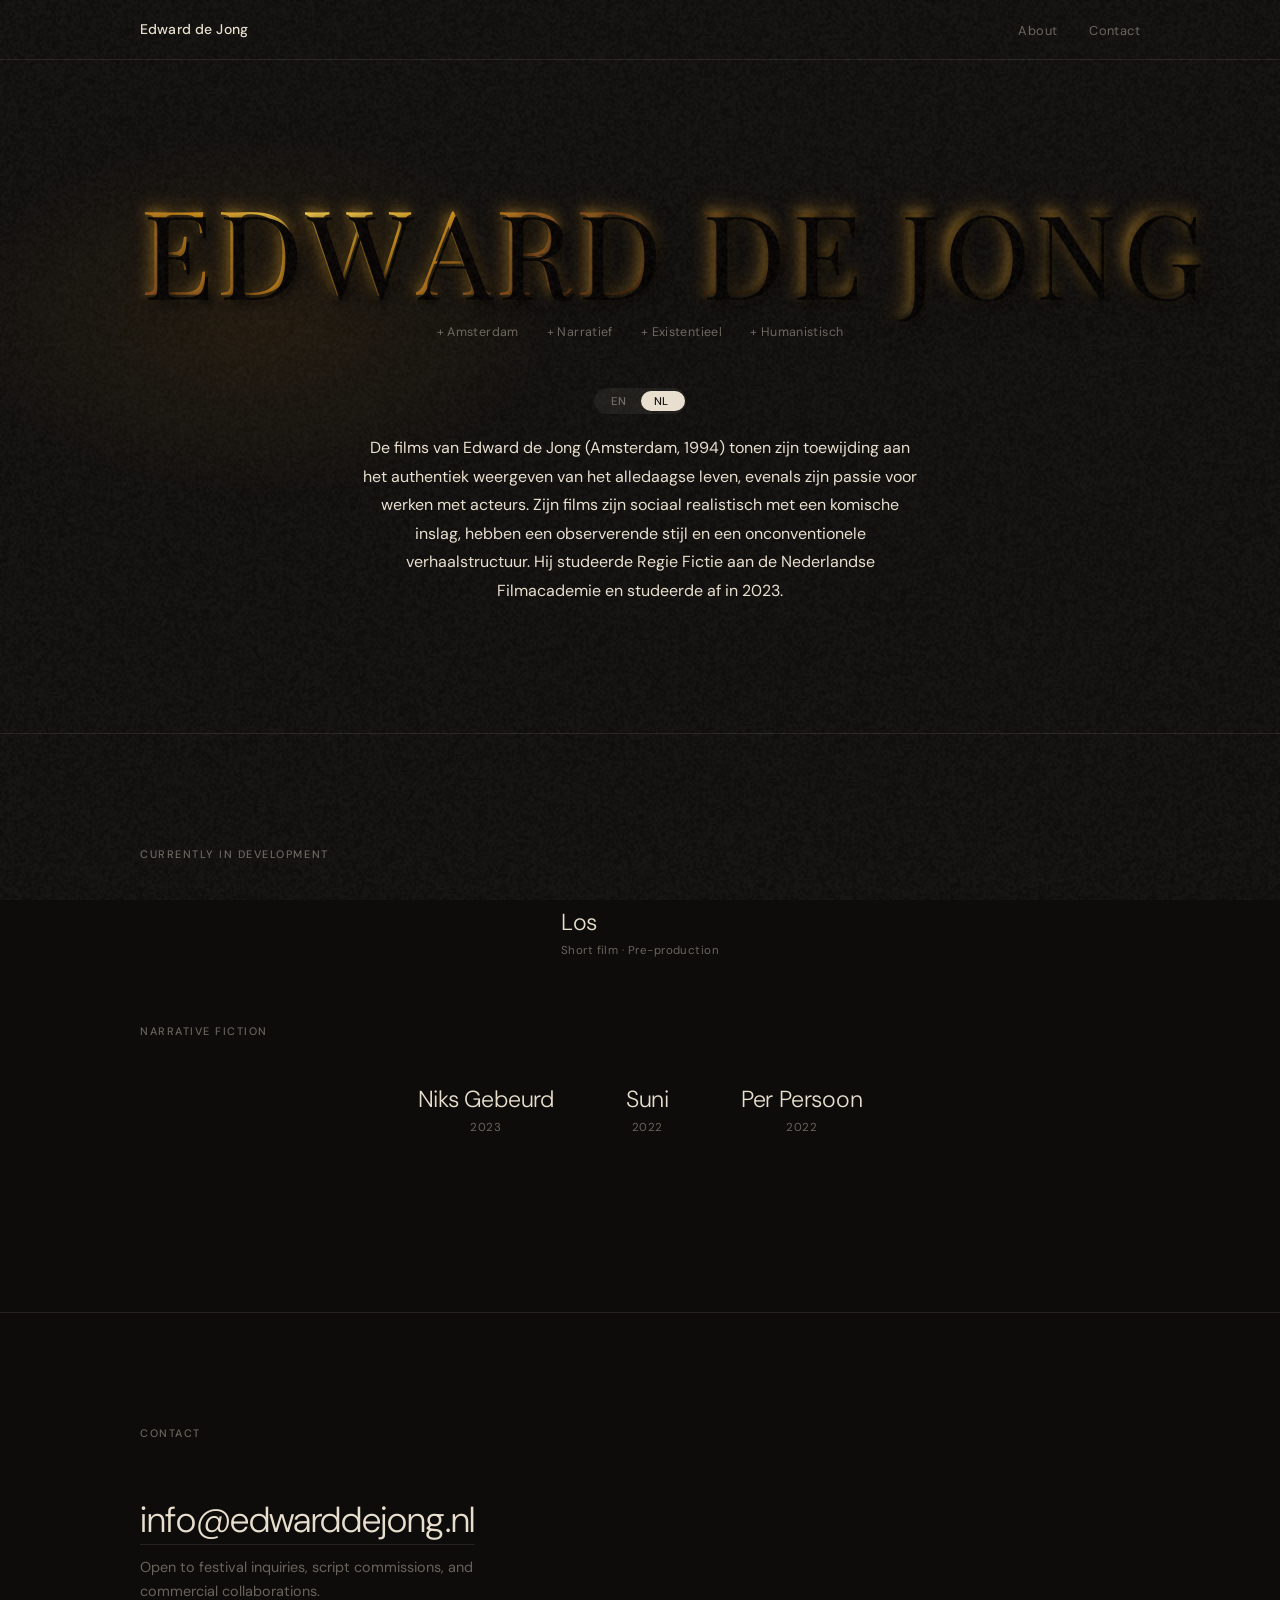
==== commit 5743352c: "Two-section work layout, rope animation on Los - Work: 'Currently in development' (Los) above 'Narra" ====
--- a/index.html
+++ b/index.html
@@ -68,12 +68,8 @@
 
   <!-- ── Work ───────────────────────────────────────────── -->
   <section id="work">
-    <div class="container">
-      <p class="section-label" data-animate="1">Selected work</p>
-
-      <!-- Film titles rendered by main.js -->
-      <div class="film-strip" id="filmStrip" role="list"></div>
-    </div>
+    <!-- Two sub-sections built by buildFilmStrip() in main.js -->
+    <div class="container" id="workContainer"></div>
   </section>
 
   <!-- ── Contact ────────────────────────────────────────── -->
--- a/css/style.css
+++ b/css/style.css
@@ -267,9 +267,17 @@
 
 /* ── 7. Film strip ────────────────────────────────────── */
 
+.work-subsection {
+  margin-bottom: 4rem;
+}
+.work-subsection + .work-subsection {
+  margin-top: 1rem;
+}
+
 .film-strip {
   display: flex;
   flex-wrap: wrap;
+  justify-content: center;
   gap: 0 4.5rem;
   align-items: flex-start;
 }
@@ -293,6 +301,7 @@
   transition: opacity 0.18s;
 }
 .film-item:hover .film-title { opacity: 0.6; }
+.film-item--upcoming:hover .film-title { opacity: 1; } /* rope handles the visual */
 
 .film-year,
 .film-meta {
@@ -300,16 +309,7 @@
   color: var(--muted);
   letter-spacing: 0.04em;
   line-height: 1.5;
-}
-
-/* Los — pre-production: title scales 2× on hover */
-.film-item--upcoming .film-title {
-  transition: transform 0.38s cubic-bezier(0.34, 1.56, 0.64, 1), opacity 0.18s;
-  transform-origin: left center;
-}
-.film-item--upcoming:hover .film-title {
-  transform: scale(2);
-  opacity: 1;
+  text-align: center;
 }
 
 /* ── Work / project list ──────────────────────────────── */
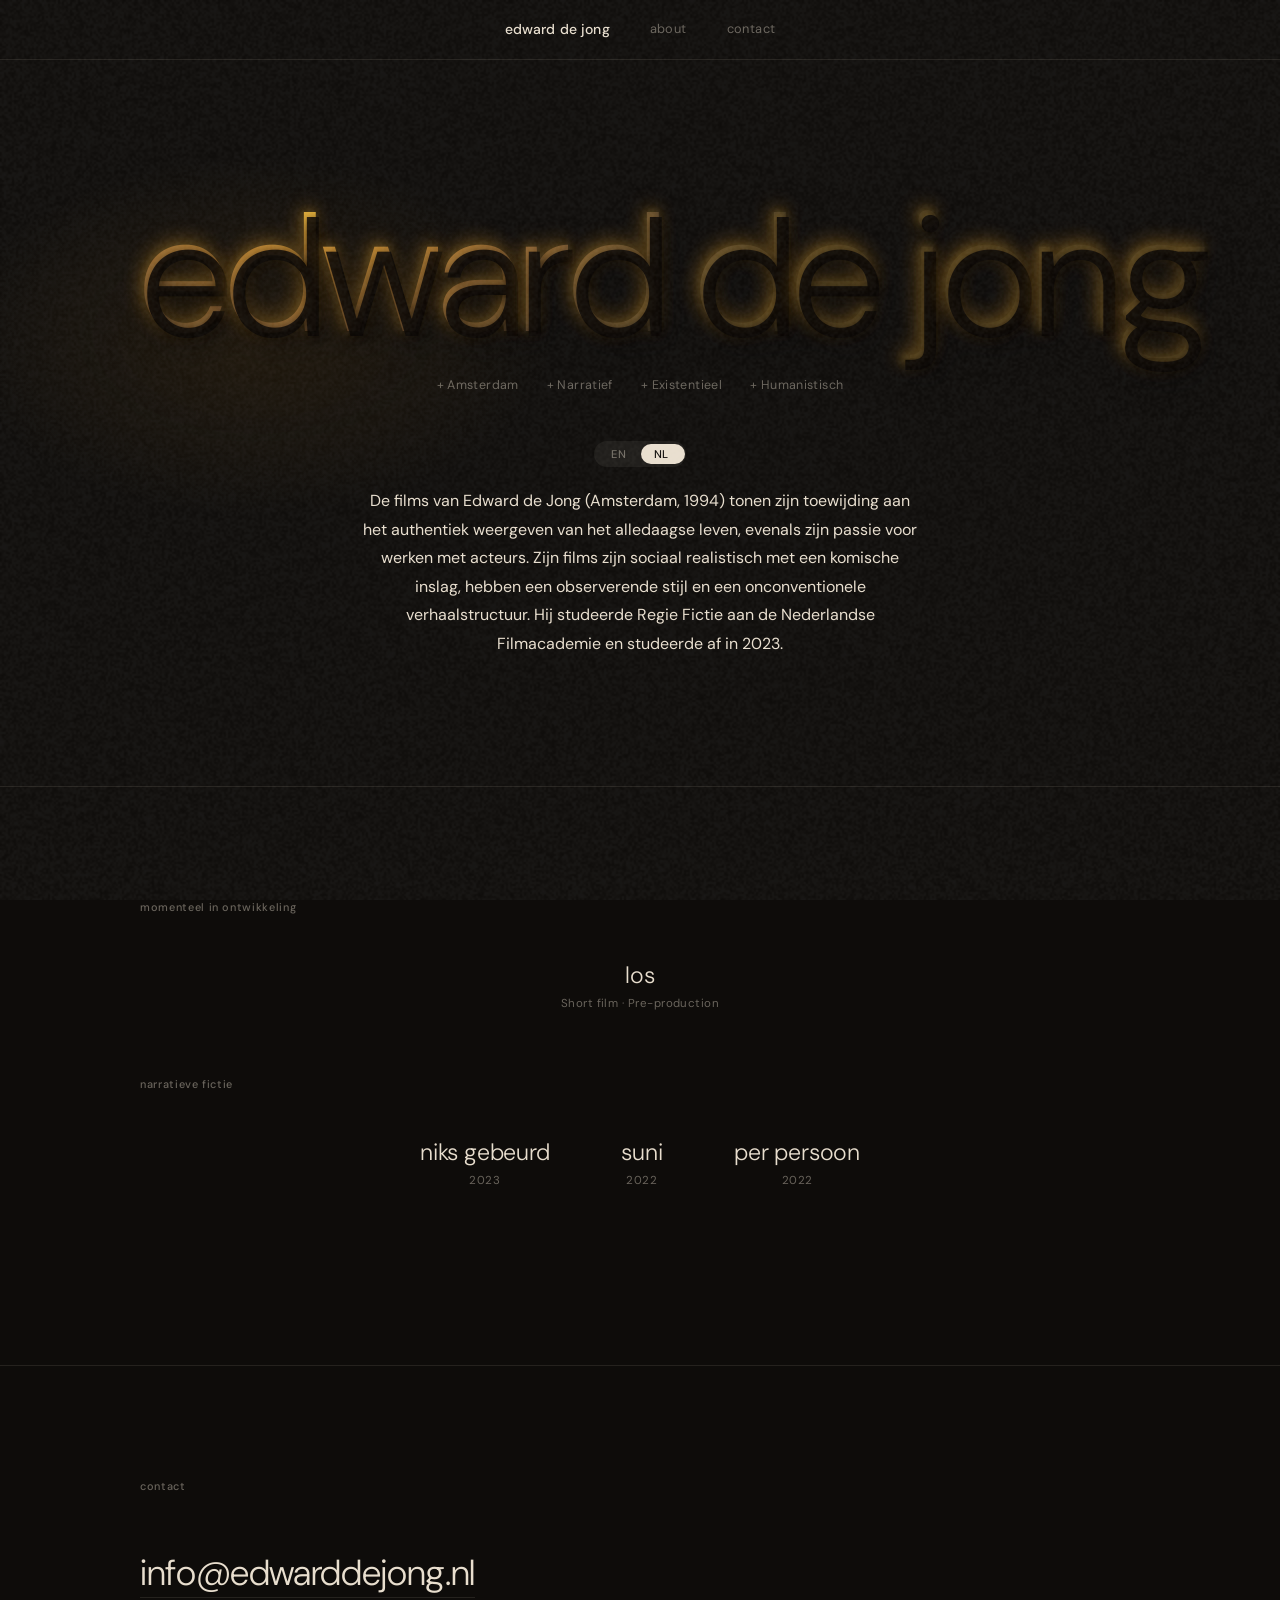
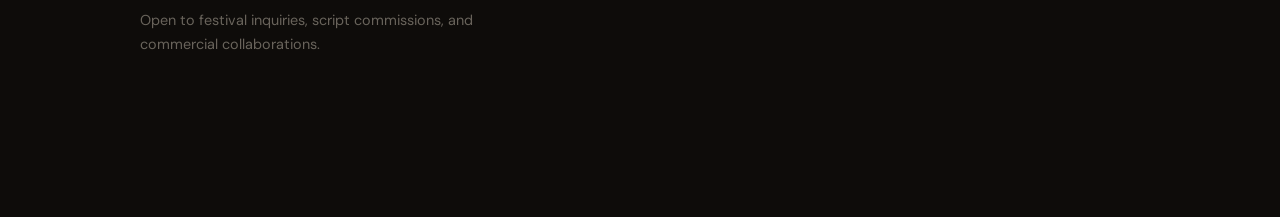
==== commit 0a2e2e97: "Lowercase everywhere, DM Sans for title, remove cursor light Typography: hero title switches from Pl" ====
--- a/index.html
+++ b/index.html
@@ -13,10 +13,10 @@
   <meta property="og:type"        content="website">
   <meta property="og:url"         content="https://edwarddejong.nl">
 
-  <!-- Fonts: DM Sans (body) + Playfair Display (hero name) -->
+  <!-- Fonts: DM Sans -->
   <link rel="preconnect" href="https://fonts.googleapis.com">
   <link rel="preconnect" href="https://fonts.gstatic.com" crossorigin>
-  <link href="https://fonts.googleapis.com/css2?family=Playfair+Display:wght@400&family=DM+Sans:opsz,wght@9..40,300;9..40,400;9..40,500&display=swap" rel="stylesheet">
+  <link href="https://fonts.googleapis.com/css2?family=DM+Sans:opsz,wght@9..40,300;9..40,400;9..40,500&display=swap" rel="stylesheet">
 
   <link rel="stylesheet" href="css/style.css">
 </head>
--- a/css/style.css
+++ b/css/style.css
@@ -82,7 +82,8 @@
   height: 100%;
   display: flex;
   align-items: center;
-  justify-content: space-between;
+  justify-content: center;
+  gap: 2.5rem;
 }
 
 .nav-name {
@@ -90,6 +91,7 @@
   font-weight: 500;
   letter-spacing: 0.01em;
   color: var(--text);
+  text-transform: lowercase;
 }
 .nav-name:hover { opacity: 0.6; }
 
@@ -114,9 +116,11 @@
 }
 
 .nav-links {
+  display: contents;
+}
+.nav-links li {
+  display: contents;
   list-style: none;
-  display: flex;
-  gap: 2rem;
 }
 
 .nav-links a {
@@ -125,6 +129,7 @@
   color: var(--muted);
   letter-spacing: 0.03em;
   transition: color 0.15s;
+  text-transform: lowercase;
 }
 .nav-links a:hover { color: var(--text); }
 
@@ -153,8 +158,8 @@
 .section-label {
   font-size: 0.68rem;
   font-weight: 500;
-  letter-spacing: 0.14em;
-  text-transform: uppercase;
+  letter-spacing: 0.06em;
+  text-transform: lowercase;
   color: var(--muted);
   margin-bottom: 3rem;
 }
@@ -168,25 +173,25 @@
 }
 
 .intro-title {
-  font-family: 'Playfair Display', Georgia, serif;
+  font-family: var(--font);
   font-size: clamp(3rem, 10vw, 8rem); /* JS overrides on desktop */
-  font-weight: 400;
-  letter-spacing: 0.04em;
+  font-weight: 300;
+  letter-spacing: -0.01em;
   line-height: 1;
-  text-transform: uppercase;
+  text-transform: lowercase;
   white-space: nowrap;
   margin-bottom: 1.1rem;
   position: relative;
   z-index: 2;
 
-  /* Roger Deakins — single warm key light from upper-left, deep shadow */
-  color: #f2dfa8;
+  /* Warm key light from upper-left; shadow side is dark gray, not black */
+  color: #4e3c30;
   text-shadow:
-    3px 5px 0px   rgba(3, 1, 0, 0.98),
-    5px 8px 8px   rgba(2, 1, 0, 0.88),
-    9px 13px 28px rgba(1, 0, 0, 0.72),
-    -2px -3px 18px rgba(220, 150, 40, 0.55),
-    -1px -1px  8px rgba(255, 210, 80, 0.28);
+    3px 5px 0px   rgba(8, 5, 2, 0.85),
+    5px 8px 12px  rgba(5, 3, 1, 0.70),
+    9px 14px 32px rgba(3, 2, 0, 0.55),
+    -2px -3px 20px rgba(220, 150, 40, 0.50),
+    -1px -1px  8px rgba(255, 210, 80, 0.22);
 }
 
 .intro-sub {
@@ -285,6 +290,7 @@
 .film-item {
   display: flex;
   flex-direction: column;
+  align-items: center;
   gap: 0.45rem;
   text-decoration: none;
   cursor: pointer;
@@ -299,6 +305,7 @@
   line-height: 1;
   display: inline-block;
   transition: opacity 0.18s;
+  text-transform: lowercase;
 }
 .film-item:hover .film-title { opacity: 0.6; }
 .film-item--upcoming:hover .film-title { opacity: 1; } /* rope handles the visual */
@@ -669,6 +676,7 @@
   letter-spacing: -0.02em;
   line-height: 1.08;
   margin-bottom: 1.25rem;
+  text-transform: lowercase;
 }
 
 .work-meta {
@@ -724,8 +732,8 @@
 .work-section-label {
   font-size: 0.65rem;
   font-weight: 500;
-  letter-spacing: 0.14em;
-  text-transform: uppercase;
+  letter-spacing: 0.06em;
+  text-transform: lowercase;
   color: var(--muted);
   margin-bottom: 1rem;
 }
@@ -944,8 +952,8 @@
   }
 
   /* Nav */
-  .nav-links {
-    gap: 1.25rem;
+  .nav-inner {
+    gap: 1.5rem;
   }
   .nav-links a {
     font-size: 0.75rem;
